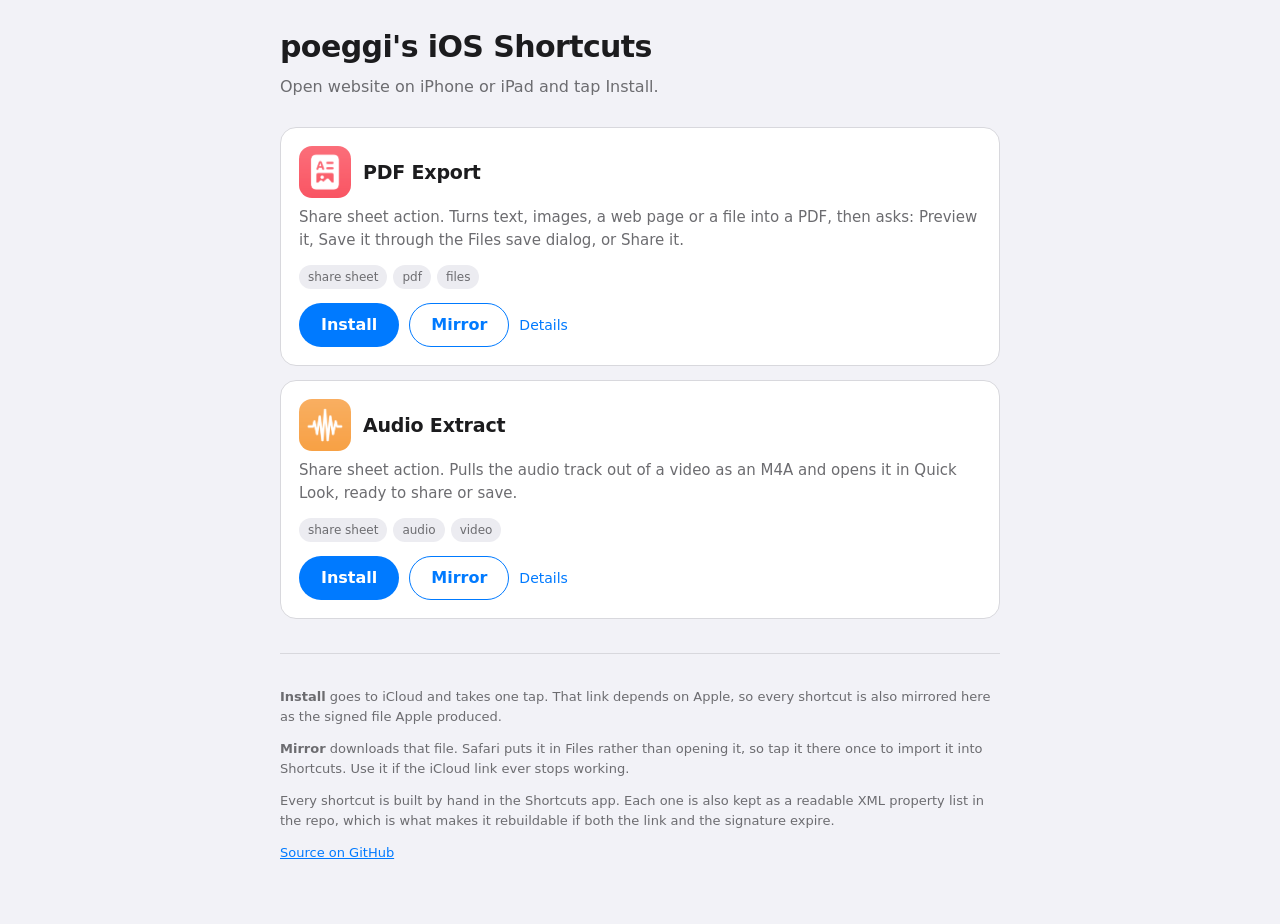
==== index.html @ 716584b2 "Archive each shortcut icon and show it on the website" ====
<!doctype html>
<html lang="en">
<head>
<meta charset="utf-8">
<meta name="viewport" content="width=device-width, initial-scale=1, viewport-fit=cover">
<title>poeggi's iOS Shortcuts</title>
<style>
  :root {
    color-scheme: light dark;
    --bg: #f2f2f7;
    --card: #ffffff;
    --text: #1c1c1e;
    --dim: #6c6c70;
    --line: #d8d8dd;
    --accent: #007aff;
    --accent-text: #ffffff;
    --chip: #ececf1;
  }
  @media (prefers-color-scheme: dark) {
    :root {
      --bg: #000000;
      --card: #1c1c1e;
      --text: #f2f2f7;
      --dim: #98989f;
      --line: #38383a;
      --accent: #0a84ff;
      --accent-text: #ffffff;
      --chip: #2c2c2e;
    }
  }
  * { box-sizing: border-box; }
  body {
    margin: 0;
    padding: max(env(safe-area-inset-top), 24px) 16px 48px;
    background: var(--bg);
    color: var(--text);
    font: 16px/1.5 -apple-system, BlinkMacSystemFont, "Segoe UI", system-ui, sans-serif;
    -webkit-font-smoothing: antialiased;
  }
  main { max-width: 720px; margin: 0 auto; }
  h1 { font-size: 30px; letter-spacing: -0.02em; margin: 0 0 6px; }
  .lede { color: var(--dim); margin: 0 0 28px; }
  .card {
    background: var(--card);
    border: 1px solid var(--line);
    border-radius: 16px;
    padding: 18px;
    margin-bottom: 14px;
  }
  .head { display: flex; align-items: center; gap: 12px; margin: 0 0 8px; }
  .icon {
    width: 52px; height: 52px; flex: 0 0 52px;
    border-radius: 13px; display: block;
  }
  .card h2 { font-size: 19px; margin: 0; letter-spacing: -0.01em; }
  .card p { margin: 0 0 14px; color: var(--dim); font-size: 15px; }
  .tags { display: flex; flex-wrap: wrap; gap: 6px; margin: 0 0 14px; }
  .tag {
    background: var(--chip); color: var(--dim);
    font-size: 12px; padding: 3px 9px; border-radius: 100px;
  }
  .row { display: flex; flex-wrap: wrap; gap: 10px; align-items: center; }
  .btn {
    display: inline-block; text-decoration: none;
    background: var(--accent); color: var(--accent-text);
    font-weight: 600; font-size: 16px;
    padding: 11px 22px; border-radius: 100px;
    min-height: 44px; line-height: 22px;
  }
  .btn.pending {
    background: var(--chip); color: var(--dim); font-weight: 500;
    pointer-events: none;
  }
  .btn.mirror {
    background: transparent; color: var(--accent);
    border: 1px solid var(--accent);
    padding: 10px 21px;
  }
  .link { color: var(--accent); text-decoration: none; font-size: 14px; }
  footer {
    margin-top: 34px; padding-top: 20px;
    border-top: 1px solid var(--line);
    color: var(--dim); font-size: 13px;
  }
  footer a { color: var(--accent); }
</style>
</head>
<body>
<main>
  <h1>poeggi's iOS Shortcuts</h1>
  <p class="lede">Open website on iPhone or iPad and tap Install.</p>
  <div id="list"></div>
  <footer>
    <p><b>Install</b> goes to iCloud and takes one tap. That link depends on
    Apple, so every shortcut is also mirrored here as the signed file Apple
    produced.</p>
    <p><b>Mirror</b> downloads that file. Safari puts it in Files rather than
    opening it, so tap it there once to import it into Shortcuts. Use it if the
    iCloud link ever stops working.</p>
    <p>Every shortcut is built by hand in the Shortcuts app. Each one is also
    kept as a readable XML property list in the repo, which is what makes it
    rebuildable if both the link and the signature expire.</p>
    <p><a href="https://github.com/poeggi/ios-shortcuts">Source on GitHub</a></p>
  </footer>
</main>
<script>
const esc = s => String(s).replace(/[&<>"]/g, c => ({'&':'&amp;','<':'&lt;','>':'&gt;','"':'&quot;'}[c]));
const REPO = 'https://github.com/poeggi/ios-shortcuts/blob/main/';

fetch('shortcuts.json')
  .then(r => r.json())
  .then(data => {
    if (data.title) document.querySelector('h1').textContent = data.title;
    document.getElementById('list').innerHTML = data.shortcuts.map(s => {
      const tags = (s.tags || []).map(t => `<span class="tag">${esc(t)}</span>`).join('');
      const install = s.icloud
        ? `<a class="btn" href="${esc(s.icloud)}">Install</a>`
        : `<span class="btn pending">Not published yet</span>`;
      const file = `shortcuts/${encodeURIComponent(s.slug)}/${encodeURIComponent(s.slug)}.shortcut`;
      const mirror = s.slug && s.mirror !== false
        ? `<a class="btn mirror" href="${file}" download>Mirror</a>` : '';
      const notes = s.notes
        ? `<a class="link" href="${REPO}${esc(s.notes)}">Details</a>` : '';
      const icon = s.slug
        ? `<img class="icon" src="shortcuts/${encodeURIComponent(s.slug)}/${encodeURIComponent(s.slug)}.png"
             alt="" onerror="this.remove()">` : '';
      return `<div class="card">
        <div class="head">${icon}<h2>${esc(s.name)}</h2></div>
        <p>${esc(s.summary)}</p>
        ${tags ? `<div class="tags">${tags}</div>` : ''}
        <div class="row">${install}${mirror}${notes}</div>
      </div>`;
    }).join('');
  })
  .catch(e => {
    document.getElementById('list').innerHTML =
      '<div class="card"><p>Could not load shortcuts.json</p></div>';
  });
</script>
</body>
</html>
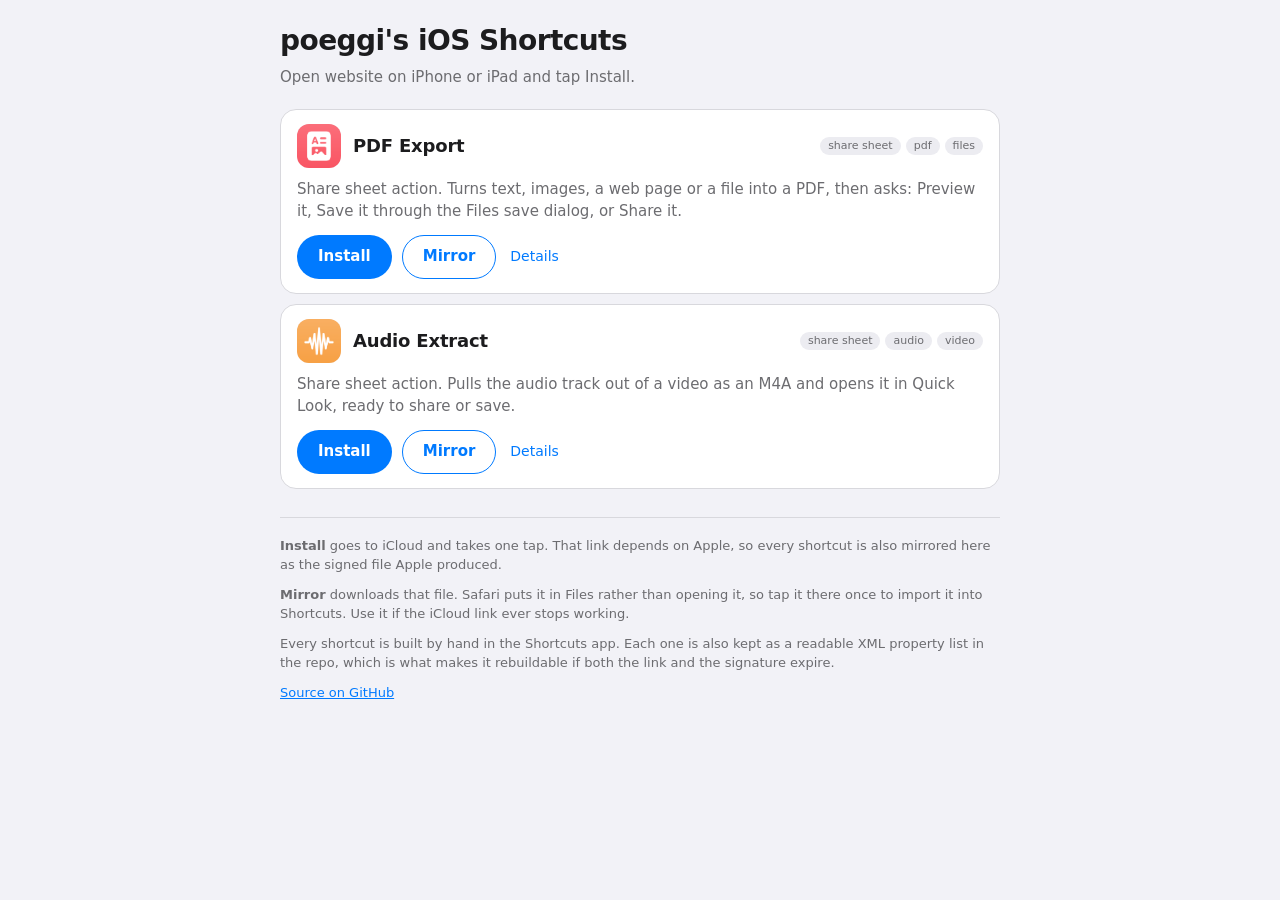
==== commit f21404ae: "Compress the cards, move tags top right, add shared style tokens Also make the icon a required part " ====
--- a/index.html
+++ b/index.html
@@ -15,6 +15,12 @@
     --accent: #007aff;
     --accent-text: #ffffff;
     --chip: #ececf1;
+    --radius-card: 16px;
+    --radius-icon: 12px;
+    --radius-pill: 100px;
+    --pad-card: 14px 16px;
+    --gap: 10px;
+    --tap: 44px;
   }
   @media (prefers-color-scheme: dark) {
     :root {
@@ -31,41 +37,54 @@
   * { box-sizing: border-box; }
   body {
     margin: 0;
-    padding: max(env(safe-area-inset-top), 24px) 16px 48px;
+    padding: max(env(safe-area-inset-top), 20px) 16px 40px;
     background: var(--bg);
     color: var(--text);
     font: 16px/1.5 -apple-system, BlinkMacSystemFont, "Segoe UI", system-ui, sans-serif;
     -webkit-font-smoothing: antialiased;
   }
   main { max-width: 720px; margin: 0 auto; }
-  h1 { font-size: 30px; letter-spacing: -0.02em; margin: 0 0 6px; }
-  .lede { color: var(--dim); margin: 0 0 28px; }
+  h1 { font-size: 28px; letter-spacing: -0.02em; margin: 0 0 4px; }
+  .lede { color: var(--dim); font-size: 15px; margin: 0 0 20px; }
+
   .card {
     background: var(--card);
     border: 1px solid var(--line);
-    border-radius: 16px;
-    padding: 18px;
-    margin-bottom: 14px;
+    border-radius: var(--radius-card);
+    padding: var(--pad-card);
+    margin-bottom: var(--gap);
   }
-  .head { display: flex; align-items: center; gap: 12px; margin: 0 0 8px; }
+  .head {
+    display: flex; align-items: center; flex-wrap: wrap;
+    gap: 8px 12px; margin-bottom: 10px;
+  }
   .icon {
-    width: 52px; height: 52px; flex: 0 0 52px;
-    border-radius: 13px; display: block;
+    width: 44px; height: 44px; flex: 0 0 44px;
+    border-radius: var(--radius-icon); display: block;
+    background: var(--chip);
   }
-  .card h2 { font-size: 19px; margin: 0; letter-spacing: -0.01em; }
-  .card p { margin: 0 0 14px; color: var(--dim); font-size: 15px; }
-  .tags { display: flex; flex-wrap: wrap; gap: 6px; margin: 0 0 14px; }
+  .card h2 {
+    flex: 1 1 auto; min-width: 0;
+    font-size: 18px; margin: 0; letter-spacing: -0.01em;
+  }
+  .tags {
+    display: flex; flex-wrap: wrap; gap: 5px;
+    margin-left: auto; justify-content: flex-end;
+  }
   .tag {
     background: var(--chip); color: var(--dim);
-    font-size: 12px; padding: 3px 9px; border-radius: 100px;
+    font-size: 11px; line-height: 18px; padding: 0 8px;
+    border-radius: var(--radius-pill); white-space: nowrap;
   }
-  .row { display: flex; flex-wrap: wrap; gap: 10px; align-items: center; }
+  .card p { margin: 0 0 12px; color: var(--dim); font-size: 15px; }
+  .row { display: flex; flex-wrap: wrap; gap: var(--gap); align-items: center; }
   .btn {
-    display: inline-block; text-decoration: none;
+    display: inline-flex; align-items: center; justify-content: center;
+    text-decoration: none;
     background: var(--accent); color: var(--accent-text);
-    font-weight: 600; font-size: 16px;
-    padding: 11px 22px; border-radius: 100px;
-    min-height: 44px; line-height: 22px;
+    font-weight: 600; font-size: 15px;
+    padding: 0 20px; border-radius: var(--radius-pill);
+    min-height: var(--tap); border: 1px solid transparent;
   }
   .btn.pending {
     background: var(--chip); color: var(--dim); font-weight: 500;
@@ -73,15 +92,19 @@
   }
   .btn.mirror {
     background: transparent; color: var(--accent);
-    border: 1px solid var(--accent);
-    padding: 10px 21px;
+    border-color: var(--accent);
   }
-  .link { color: var(--accent); text-decoration: none; font-size: 14px; }
+  .link {
+    color: var(--accent); text-decoration: none; font-size: 14px;
+    display: inline-flex; align-items: center; min-height: var(--tap);
+    padding: 0 4px;
+  }
   footer {
-    margin-top: 34px; padding-top: 20px;
+    margin-top: 28px; padding-top: 18px;
     border-top: 1px solid var(--line);
     color: var(--dim); font-size: 13px;
   }
+  footer p { margin: 0 0 10px; }
   footer a { color: var(--accent); }
 </style>
 </head>
@@ -112,22 +135,24 @@
   .then(data => {
     if (data.title) document.querySelector('h1').textContent = data.title;
     document.getElementById('list').innerHTML = data.shortcuts.map(s => {
+      const dir = s.slug ? `shortcuts/${encodeURIComponent(s.slug)}/${encodeURIComponent(s.slug)}` : '';
+      const icon = dir
+        ? `<img class="icon" src="${dir}.png" width="44" height="44" alt="" onerror="this.remove()">`
+        : '';
       const tags = (s.tags || []).map(t => `<span class="tag">${esc(t)}</span>`).join('');
       const install = s.icloud
         ? `<a class="btn" href="${esc(s.icloud)}">Install</a>`
         : `<span class="btn pending">Not published yet</span>`;
-      const file = `shortcuts/${encodeURIComponent(s.slug)}/${encodeURIComponent(s.slug)}.shortcut`;
-      const mirror = s.slug && s.mirror !== false
-        ? `<a class="btn mirror" href="${file}" download>Mirror</a>` : '';
+      const mirror = dir && s.mirror !== false
+        ? `<a class="btn mirror" href="${dir}.shortcut" download>Mirror</a>` : '';
       const notes = s.notes
         ? `<a class="link" href="${REPO}${esc(s.notes)}">Details</a>` : '';
-      const icon = s.slug
-        ? `<img class="icon" src="shortcuts/${encodeURIComponent(s.slug)}/${encodeURIComponent(s.slug)}.png"
-             alt="" onerror="this.remove()">` : '';
       return `<div class="card">
-        <div class="head">${icon}<h2>${esc(s.name)}</h2></div>
+        <div class="head">
+          ${icon}<h2>${esc(s.name)}</h2>
+          ${tags ? `<div class="tags">${tags}</div>` : ''}
+        </div>
         <p>${esc(s.summary)}</p>
-        ${tags ? `<div class="tags">${tags}</div>` : ''}
         <div class="row">${install}${mirror}${notes}</div>
       </div>`;
     }).join('');
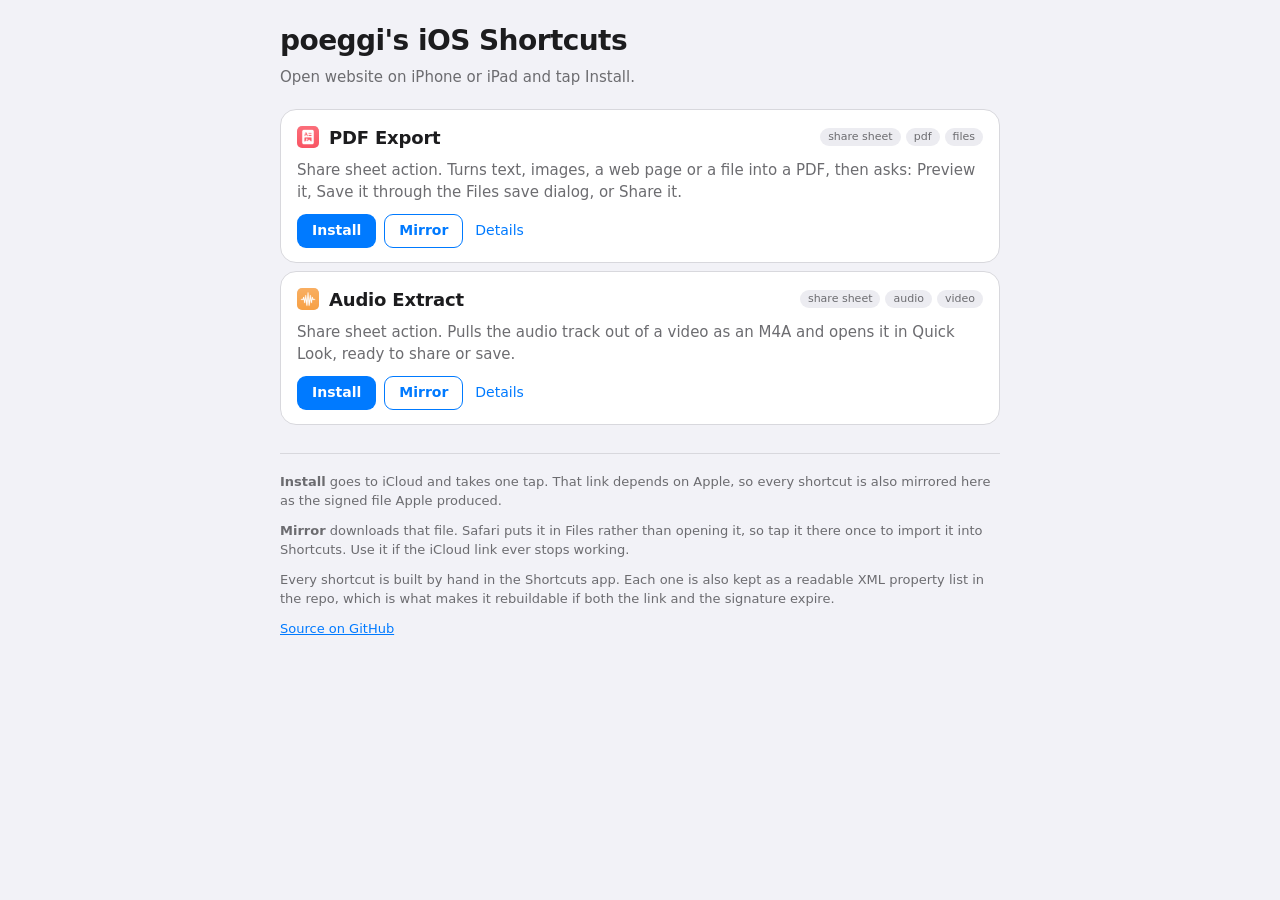
==== commit 98e65110: "Flatten and condense the card controls, halve the icon size" ====
--- a/index.html
+++ b/index.html
@@ -16,11 +16,12 @@
     --accent-text: #ffffff;
     --chip: #ececf1;
     --radius-card: 16px;
-    --radius-icon: 12px;
+    --radius-ctl: 9px;
     --radius-pill: 100px;
     --pad-card: 14px 16px;
-    --gap: 10px;
-    --tap: 44px;
+    --gap: 8px;
+    --icon: 22px;
+    --ctl-h: 34px;
   }
   @media (prefers-color-scheme: dark) {
     :root {
@@ -56,11 +57,11 @@
   }
   .head {
     display: flex; align-items: center; flex-wrap: wrap;
-    gap: 8px 12px; margin-bottom: 10px;
+    gap: 6px 10px; margin-bottom: 8px;
   }
   .icon {
-    width: 44px; height: 44px; flex: 0 0 44px;
-    border-radius: var(--radius-icon); display: block;
+    width: var(--icon); height: var(--icon); flex: 0 0 var(--icon);
+    aspect-ratio: 1; border-radius: 23%; display: block;
     background: var(--chip);
   }
   .card h2 {
@@ -76,15 +77,15 @@
     font-size: 11px; line-height: 18px; padding: 0 8px;
     border-radius: var(--radius-pill); white-space: nowrap;
   }
-  .card p { margin: 0 0 12px; color: var(--dim); font-size: 15px; }
+  .card p { margin: 0 0 10px; color: var(--dim); font-size: 15px; }
   .row { display: flex; flex-wrap: wrap; gap: var(--gap); align-items: center; }
   .btn {
     display: inline-flex; align-items: center; justify-content: center;
     text-decoration: none;
     background: var(--accent); color: var(--accent-text);
-    font-weight: 600; font-size: 15px;
-    padding: 0 20px; border-radius: var(--radius-pill);
-    min-height: var(--tap); border: 1px solid transparent;
+    font-weight: 600; font-size: 14px;
+    padding: 0 14px; border-radius: var(--radius-ctl);
+    height: var(--ctl-h); border: 1px solid transparent;
   }
   .btn.pending {
     background: var(--chip); color: var(--dim); font-weight: 500;
@@ -96,7 +97,7 @@
   }
   .link {
     color: var(--accent); text-decoration: none; font-size: 14px;
-    display: inline-flex; align-items: center; min-height: var(--tap);
+    display: inline-flex; align-items: center; height: var(--ctl-h);
     padding: 0 4px;
   }
   footer {
@@ -137,7 +138,7 @@
     document.getElementById('list').innerHTML = data.shortcuts.map(s => {
       const dir = s.slug ? `shortcuts/${encodeURIComponent(s.slug)}/${encodeURIComponent(s.slug)}` : '';
       const icon = dir
-        ? `<img class="icon" src="${dir}.png" width="44" height="44" alt="" onerror="this.remove()">`
+        ? `<img class="icon" src="${dir}.png" alt="" onerror="this.remove()">`
         : '';
       const tags = (s.tags || []).map(t => `<span class="tag">${esc(t)}</span>`).join('');
       const install = s.icloud
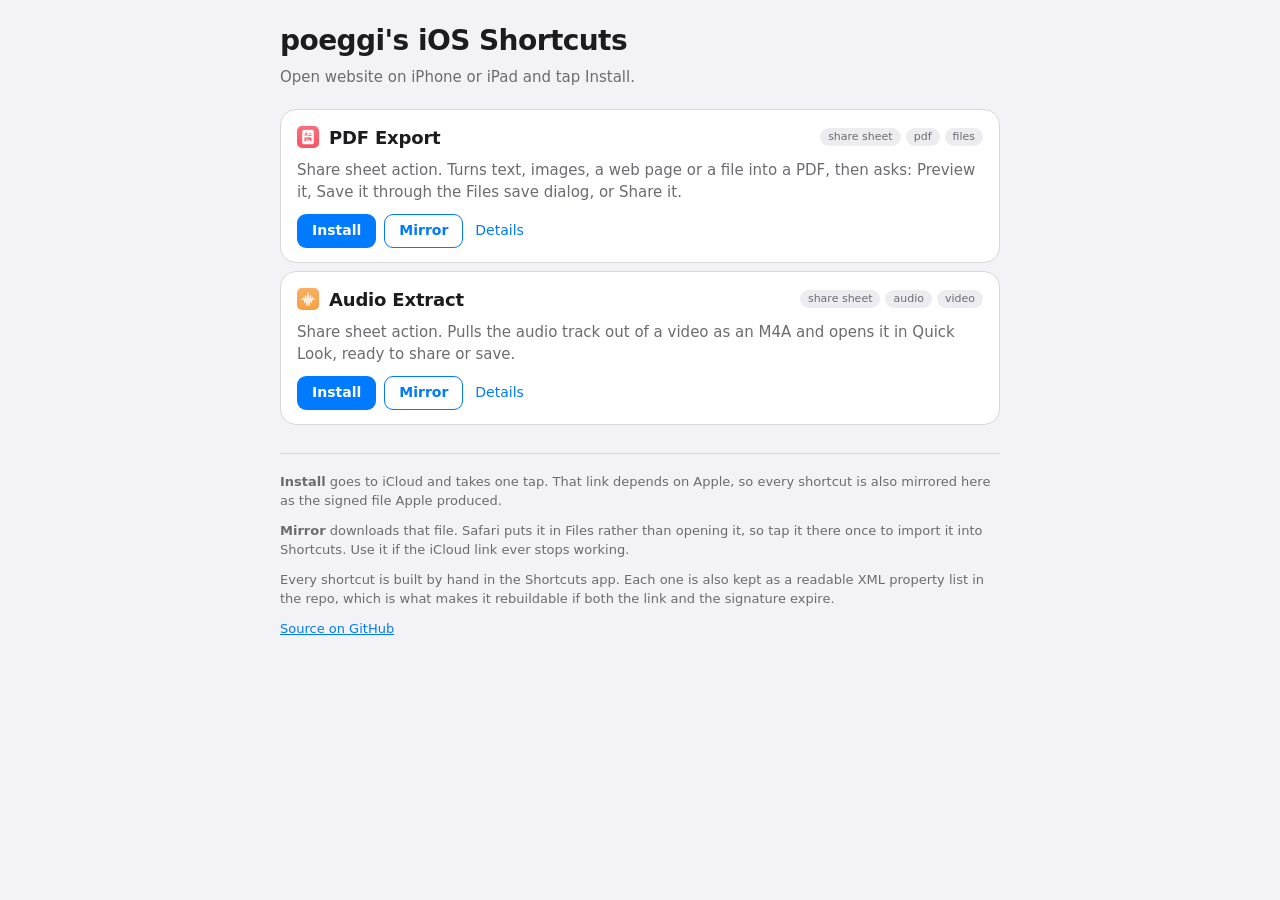
==== commit 735d930c: "Give each shortcut its own page and make pasted links resolve The action list is now rendered like t" ====
--- a/index.html
+++ b/index.html
@@ -4,110 +4,22 @@
 <meta charset="utf-8">
 <meta name="viewport" content="width=device-width, initial-scale=1, viewport-fit=cover">
 <title>poeggi's iOS Shortcuts</title>
-<style>
-  :root {
-    color-scheme: light dark;
-    --bg: #f2f2f7;
-    --card: #ffffff;
-    --text: #1c1c1e;
-    --dim: #6c6c70;
-    --line: #d8d8dd;
-    --accent: #007aff;
-    --accent-text: #ffffff;
-    --chip: #ececf1;
-    --radius-card: 16px;
-    --radius-ctl: 9px;
-    --radius-pill: 100px;
-    --pad-card: 14px 16px;
-    --gap: 8px;
-    --icon: 22px;
-    --ctl-h: 34px;
-  }
-  @media (prefers-color-scheme: dark) {
-    :root {
-      --bg: #000000;
-      --card: #1c1c1e;
-      --text: #f2f2f7;
-      --dim: #98989f;
-      --line: #38383a;
-      --accent: #0a84ff;
-      --accent-text: #ffffff;
-      --chip: #2c2c2e;
-    }
-  }
-  * { box-sizing: border-box; }
-  body {
-    margin: 0;
-    padding: max(env(safe-area-inset-top), 20px) 16px 40px;
-    background: var(--bg);
-    color: var(--text);
-    font: 16px/1.5 -apple-system, BlinkMacSystemFont, "Segoe UI", system-ui, sans-serif;
-    -webkit-font-smoothing: antialiased;
-  }
-  main { max-width: 720px; margin: 0 auto; }
-  h1 { font-size: 28px; letter-spacing: -0.02em; margin: 0 0 4px; }
-  .lede { color: var(--dim); font-size: 15px; margin: 0 0 20px; }
-
-  .card {
-    background: var(--card);
-    border: 1px solid var(--line);
-    border-radius: var(--radius-card);
-    padding: var(--pad-card);
-    margin-bottom: var(--gap);
-  }
-  .head {
-    display: flex; align-items: center; flex-wrap: wrap;
-    gap: 6px 10px; margin-bottom: 8px;
-  }
-  .icon {
-    width: var(--icon); height: var(--icon); flex: 0 0 var(--icon);
-    aspect-ratio: 1; border-radius: 23%; display: block;
-    background: var(--chip);
-  }
-  .card h2 {
-    flex: 1 1 auto; min-width: 0;
-    font-size: 18px; margin: 0; letter-spacing: -0.01em;
-  }
-  .tags {
-    display: flex; flex-wrap: wrap; gap: 5px;
-    margin-left: auto; justify-content: flex-end;
-  }
-  .tag {
-    background: var(--chip); color: var(--dim);
-    font-size: 11px; line-height: 18px; padding: 0 8px;
-    border-radius: var(--radius-pill); white-space: nowrap;
-  }
-  .card p { margin: 0 0 10px; color: var(--dim); font-size: 15px; }
-  .row { display: flex; flex-wrap: wrap; gap: var(--gap); align-items: center; }
-  .btn {
-    display: inline-flex; align-items: center; justify-content: center;
-    text-decoration: none;
-    background: var(--accent); color: var(--accent-text);
-    font-weight: 600; font-size: 14px;
-    padding: 0 14px; border-radius: var(--radius-ctl);
-    height: var(--ctl-h); border: 1px solid transparent;
-  }
-  .btn.pending {
-    background: var(--chip); color: var(--dim); font-weight: 500;
-    pointer-events: none;
-  }
-  .btn.mirror {
-    background: transparent; color: var(--accent);
-    border-color: var(--accent);
-  }
-  .link {
-    color: var(--accent); text-decoration: none; font-size: 14px;
-    display: inline-flex; align-items: center; height: var(--ctl-h);
-    padding: 0 4px;
-  }
-  footer {
-    margin-top: 28px; padding-top: 18px;
-    border-top: 1px solid var(--line);
-    color: var(--dim); font-size: 13px;
-  }
-  footer p { margin: 0 0 10px; }
-  footer a { color: var(--accent); }
-</style>
+<meta name="description" content="A small collection of iOS Shortcuts, each with a one-tap iCloud install link plus a signed mirror and a readable archive in the repo.">
+<meta name="theme-color" content="#007aff">
+<meta property="og:type" content="website">
+<meta property="og:site_name" content="poeggi's iOS Shortcuts">
+<meta property="og:title" content="poeggi's iOS Shortcuts">
+<meta property="og:description" content="A small collection of iOS Shortcuts, each with a one-tap iCloud install link plus a signed mirror and a readable archive in the repo.">
+<meta property="og:url" content="https://poeggi.github.io/ios-shortcuts/">
+<meta property="og:image" content="https://poeggi.github.io/ios-shortcuts/og.png">
+<meta property="og:image:width" content="1200">
+<meta property="og:image:height" content="630">
+<meta property="og:image:alt" content="poeggi's iOS Shortcuts">
+<meta name="twitter:card" content="summary_large_image">
+<meta name="twitter:title" content="poeggi's iOS Shortcuts">
+<meta name="twitter:description" content="A small collection of iOS Shortcuts, each with a one-tap iCloud install link plus a signed mirror and a readable archive in the repo.">
+<meta name="twitter:image" content="https://poeggi.github.io/ios-shortcuts/og.png">
+<link rel="stylesheet" href="style.css">
 </head>
 <body>
 <main>
@@ -127,38 +39,24 @@
     <p><a href="https://github.com/poeggi/ios-shortcuts">Source on GitHub</a></p>
   </footer>
 </main>
+<script src="render.js"></script>
 <script>
-const esc = s => String(s).replace(/[&<>"]/g, c => ({'&':'&amp;','<':'&lt;','>':'&gt;','"':'&quot;'}[c]));
-const REPO = 'https://github.com/poeggi/ios-shortcuts/blob/main/';
-
 fetch('shortcuts.json')
   .then(r => r.json())
   .then(data => {
     if (data.title) document.querySelector('h1').textContent = data.title;
     document.getElementById('list').innerHTML = data.shortcuts.map(s => {
-      const dir = s.slug ? `shortcuts/${encodeURIComponent(s.slug)}/${encodeURIComponent(s.slug)}` : '';
-      const icon = dir
-        ? `<img class="icon" src="${dir}.png" alt="" onerror="this.remove()">`
+      const details = s.slug
+        ? `<a class="link" href="shortcuts/${encodeURIComponent(s.slug)}/">Details</a>`
         : '';
-      const tags = (s.tags || []).map(t => `<span class="tag">${esc(t)}</span>`).join('');
-      const install = s.icloud
-        ? `<a class="btn" href="${esc(s.icloud)}">Install</a>`
-        : `<span class="btn pending">Not published yet</span>`;
-      const mirror = dir && s.mirror !== false
-        ? `<a class="btn mirror" href="${dir}.shortcut" download>Mirror</a>` : '';
-      const notes = s.notes
-        ? `<a class="link" href="${REPO}${esc(s.notes)}">Details</a>` : '';
       return `<div class="card">
-        <div class="head">
-          ${icon}<h2>${esc(s.name)}</h2>
-          ${tags ? `<div class="tags">${tags}</div>` : ''}
-        </div>
+        ${header(s)}
         <p>${esc(s.summary)}</p>
-        <div class="row">${install}${mirror}${notes}</div>
+        ${buttons(s, details)}
       </div>`;
     }).join('');
   })
-  .catch(e => {
+  .catch(() => {
     document.getElementById('list').innerHTML =
       '<div class="card"><p>Could not load shortcuts.json</p></div>';
   });
--- a/style.css
+++ b/style.css
@@ -0,0 +1,155 @@
+/* One stylesheet for every page and every shortcut entry. Sizes, radii and
+   spacing are tokens, so changing one value here restyles all cards and all
+   action lists at once, including shortcuts added later. */
+:root {
+  color-scheme: light dark;
+  --bg: #f2f2f7;
+  --card: #ffffff;
+  --text: #1c1c1e;
+  --dim: #6c6c70;
+  --line: #d8d8dd;
+  --accent: #007aff;
+  --accent-text: #ffffff;
+  --chip: #ececf1;
+  --var-bg: #e4efff;
+  --radius-card: 16px;
+  --radius-ctl: 9px;
+  --radius-pill: 100px;
+  --pad-card: 14px 16px;
+  --gap: 8px;
+  --icon: 22px;
+  --ctl-h: 34px;
+  --indent: 18px;
+}
+@media (prefers-color-scheme: dark) {
+  :root {
+    --bg: #000000;
+    --card: #1c1c1e;
+    --text: #f2f2f7;
+    --dim: #98989f;
+    --line: #38383a;
+    --accent: #0a84ff;
+    --accent-text: #ffffff;
+    --chip: #2c2c2e;
+    --var-bg: #0e2f52;
+  }
+}
+* { box-sizing: border-box; }
+body {
+  margin: 0;
+  padding: max(env(safe-area-inset-top), 20px) 16px 40px;
+  background: var(--bg);
+  color: var(--text);
+  font: 16px/1.5 -apple-system, BlinkMacSystemFont, "Segoe UI", system-ui, sans-serif;
+  -webkit-font-smoothing: antialiased;
+}
+main { max-width: 720px; margin: 0 auto; }
+h1 { font-size: 28px; letter-spacing: -0.02em; margin: 0 0 4px; }
+h2 { font-size: 18px; margin: 0; letter-spacing: -0.01em; }
+.lede { color: var(--dim); font-size: 15px; margin: 0 0 20px; }
+.back {
+  display: inline-block; color: var(--accent); text-decoration: none;
+  font-size: 14px; margin-bottom: 14px;
+}
+
+/* Cards. The same header block is used on the index and on a detail page. */
+.card {
+  background: var(--card);
+  border: 1px solid var(--line);
+  border-radius: var(--radius-card);
+  padding: var(--pad-card);
+  margin-bottom: var(--gap);
+}
+.head {
+  display: flex; align-items: center; flex-wrap: wrap;
+  gap: 6px 10px; margin-bottom: 8px;
+}
+.icon {
+  width: var(--icon); height: var(--icon); flex: 0 0 var(--icon);
+  aspect-ratio: 1; border-radius: 23%; display: block;
+  background: var(--chip);
+}
+.tags {
+  display: flex; flex-wrap: wrap; gap: 5px;
+  margin-left: auto; justify-content: flex-end;
+}
+.tag {
+  background: var(--chip); color: var(--dim);
+  font-size: 11px; line-height: 18px; padding: 0 8px;
+  border-radius: var(--radius-pill); white-space: nowrap;
+}
+.card p { margin: 0 0 10px; color: var(--dim); font-size: 15px; }
+.row { display: flex; flex-wrap: wrap; gap: var(--gap); align-items: center; }
+.btn {
+  display: inline-flex; align-items: center; justify-content: center;
+  text-decoration: none;
+  background: var(--accent); color: var(--accent-text);
+  font-weight: 600; font-size: 14px;
+  padding: 0 14px; border-radius: var(--radius-ctl);
+  height: var(--ctl-h); border: 1px solid transparent;
+}
+.btn.pending {
+  background: var(--chip); color: var(--dim); font-weight: 500;
+  pointer-events: none;
+}
+.btn.mirror {
+  background: transparent; color: var(--accent);
+  border-color: var(--accent);
+}
+.link {
+  color: var(--accent); text-decoration: none; font-size: 14px;
+  display: inline-flex; align-items: center; height: var(--ctl-h);
+  padding: 0 4px;
+}
+
+/* The action list, laid out like the Shortcuts editor: one card per action,
+   the action name in bold, its input and variables as tokens, its parameters
+   underneath, and control flow indented. */
+.section { margin: 26px 0 10px; font-size: 13px; letter-spacing: 0.06em;
+  text-transform: uppercase; color: var(--dim); }
+.steps { display: flex; flex-direction: column; gap: 5px; }
+.step {
+  margin-left: calc(var(--d, 0) * var(--indent));
+  background: var(--card);
+  border: 1px solid var(--line);
+  border-radius: var(--radius-ctl);
+  padding: 8px 10px;
+  font-size: 15px;
+}
+.step .num {
+  color: var(--dim); font-size: 12px; font-variant-numeric: tabular-nums;
+  margin-right: 7px;
+}
+.step .act { font-weight: 600; }
+.step .of { color: var(--dim); font-weight: 400; }
+.var {
+  background: var(--var-bg); color: var(--accent);
+  border-radius: 5px; padding: 0 5px;
+  font-size: 0.88em; font-weight: 600; white-space: nowrap;
+}
+.args { margin: 6px 0 0; display: grid; grid-template-columns: auto 1fr; gap: 2px 10px; }
+.args dt { color: var(--dim); font-size: 13px; }
+.args dd {
+  margin: 0; font-size: 13px;
+  font-family: ui-monospace, SFMono-Regular, Menlo, Consolas, monospace;
+  overflow-wrap: anywhere;
+}
+.flow {
+  margin-left: calc(var(--d, 0) * var(--indent));
+  font-size: 13px; color: var(--dim); padding: 2px 0 2px 10px;
+  border-left: 2px solid var(--line);
+}
+.flow b { color: var(--text); font-weight: 600; }
+
+/* Key/value facts, same grid as an action's parameters. */
+.facts { margin: 0; display: grid; grid-template-columns: auto 1fr; gap: 4px 14px; font-size: 14px; }
+.facts dt { color: var(--dim); }
+.facts dd { margin: 0; overflow-wrap: anywhere; }
+
+footer {
+  margin-top: 28px; padding-top: 18px;
+  border-top: 1px solid var(--line);
+  color: var(--dim); font-size: 13px;
+}
+footer p { margin: 0 0 10px; }
+footer a { color: var(--accent); }
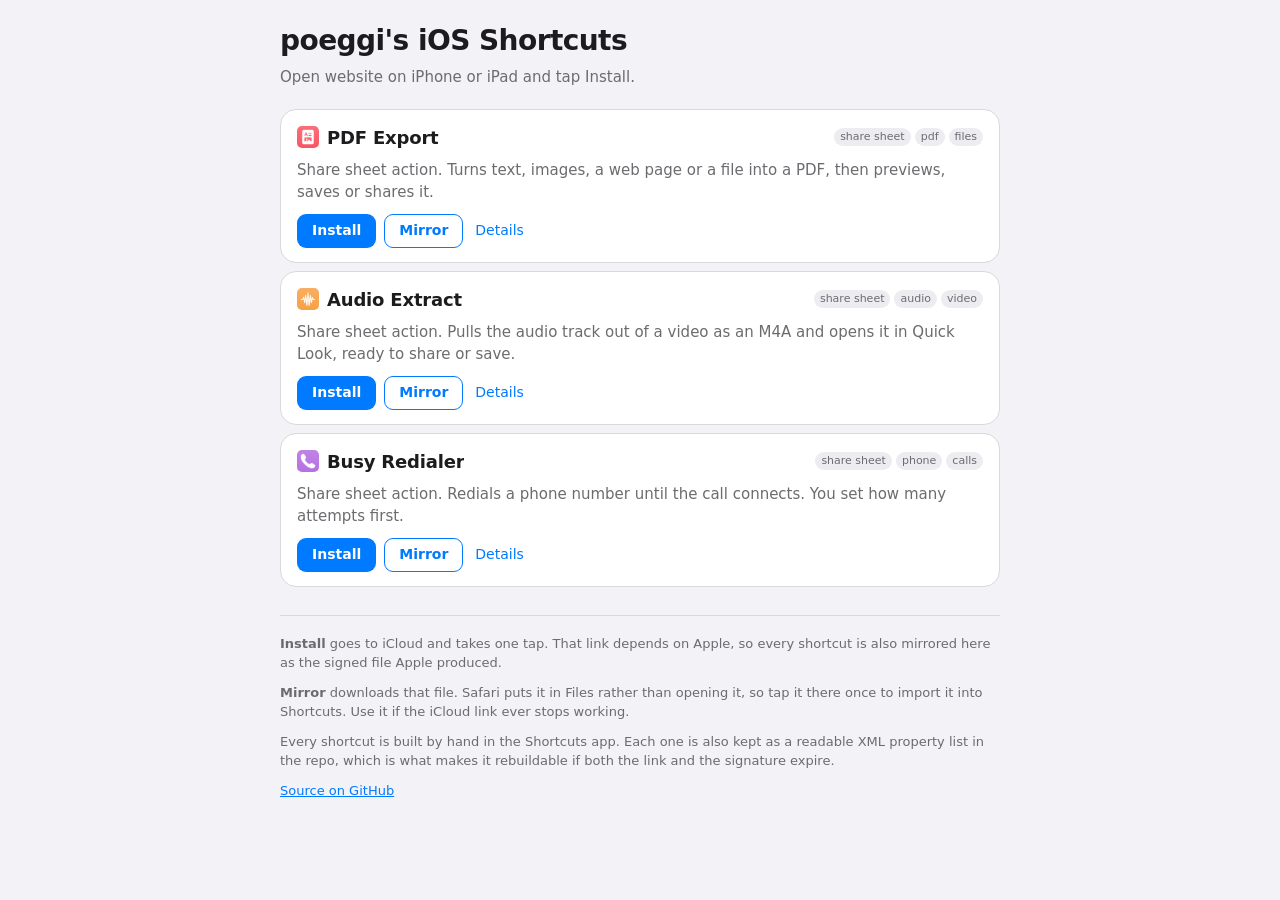
==== commit 6d912f32: "License the repository under GPL-3.0-or-later" ====
--- a/index.html
+++ b/index.html
@@ -1,4 +1,6 @@
 <!doctype html>
+<!-- Copyright (C) 2026 Kai Poggensee
+     SPDX-License-Identifier: GPL-3.0-or-later -->
 <html lang="en">
 <head>
 <meta charset="utf-8">
--- a/style.css
+++ b/style.css
@@ -1,3 +1,6 @@
+/* Copyright (C) 2026 Kai Poggensee
+   SPDX-License-Identifier: GPL-3.0-or-later */
+
 /* One stylesheet for every page and every shortcut entry. Sizes, radii and
    spacing are tokens, so changing one value here restyles all cards and all
    action lists at once, including shortcuts added later. */
@@ -45,7 +48,11 @@
 }
 main { max-width: 720px; margin: 0 auto; }
 h1 { font-size: 28px; letter-spacing: -0.02em; margin: 0 0 4px; }
-h2 { font-size: 18px; margin: 0; letter-spacing: -0.01em; }
+h2 {
+  font-size: 18px; margin: 0; letter-spacing: -0.01em;
+  min-width: 0; white-space: nowrap; overflow: hidden;
+  text-overflow: ellipsis;
+}
 .lede { color: var(--dim); font-size: 15px; margin: 0 0 20px; }
 .back {
   display: inline-block; color: var(--accent); text-decoration: none;
@@ -60,9 +67,11 @@
   padding: var(--pad-card);
   margin-bottom: var(--gap);
 }
+/* Title and tags share one row. The tags keep their width and a long name
+   truncates instead, so no card grows a second header line. */
 .head {
-  display: flex; align-items: center; flex-wrap: wrap;
-  gap: 6px 10px; margin-bottom: 8px;
+  display: flex; align-items: center; flex-wrap: nowrap;
+  gap: 8px; margin-bottom: 8px;
 }
 .icon {
   width: var(--icon); height: var(--icon); flex: 0 0 var(--icon);
@@ -70,15 +79,21 @@
   background: var(--chip);
 }
 .tags {
-  display: flex; flex-wrap: wrap; gap: 5px;
+  display: flex; flex-wrap: nowrap; gap: 4px; flex: 0 0 auto;
   margin-left: auto; justify-content: flex-end;
 }
 .tag {
   background: var(--chip); color: var(--dim);
-  font-size: 11px; line-height: 18px; padding: 0 8px;
+  font-size: 11px; line-height: 18px; padding: 0 6px;
   border-radius: var(--radius-pill); white-space: nowrap;
 }
-.card p { margin: 0 0 10px; color: var(--dim); font-size: 15px; }
+/* A summary stops at three lines, so cards stay even down the list. The
+   summaries are written to fit; this is the guard, not the trim. */
+.card p {
+  margin: 0 0 10px; color: var(--dim); font-size: 15px;
+  display: -webkit-box; -webkit-box-orient: vertical;
+  -webkit-line-clamp: 3; line-clamp: 3; overflow: hidden;
+}
 .row { display: flex; flex-wrap: wrap; gap: var(--gap); align-items: center; }
 .btn {
   display: inline-flex; align-items: center; justify-content: center;
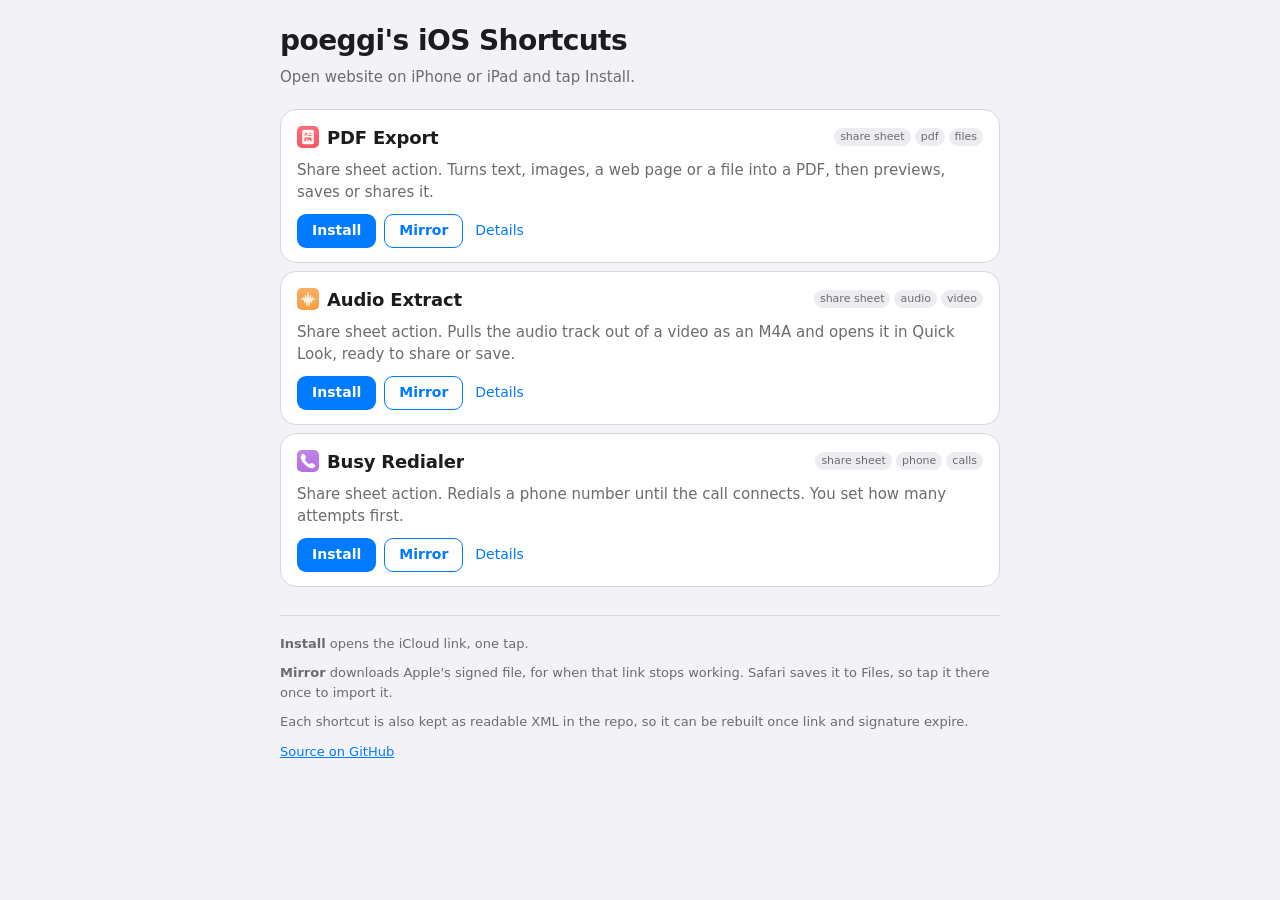
==== commit 6a85aba2: "Shorten footer text" ====
--- a/index.html
+++ b/index.html
@@ -29,15 +29,11 @@
   <p class="lede">Open website on iPhone or iPad and tap Install.</p>
   <div id="list"></div>
   <footer>
-    <p><b>Install</b> goes to iCloud and takes one tap. That link depends on
-    Apple, so every shortcut is also mirrored here as the signed file Apple
-    produced.</p>
-    <p><b>Mirror</b> downloads that file. Safari puts it in Files rather than
-    opening it, so tap it there once to import it into Shortcuts. Use it if the
-    iCloud link ever stops working.</p>
-    <p>Every shortcut is built by hand in the Shortcuts app. Each one is also
-    kept as a readable XML property list in the repo, which is what makes it
-    rebuildable if both the link and the signature expire.</p>
+    <p><b>Install</b> opens the iCloud link, one tap.</p>
+    <p><b>Mirror</b> downloads Apple's signed file, for when that link stops
+    working. Safari saves it to Files, so tap it there once to import it.</p>
+    <p>Each shortcut is also kept as readable XML in the repo, so it can be
+    rebuilt once link and signature expire.</p>
     <p><a href="https://github.com/poeggi/ios-shortcuts">Source on GitHub</a></p>
   </footer>
 </main>
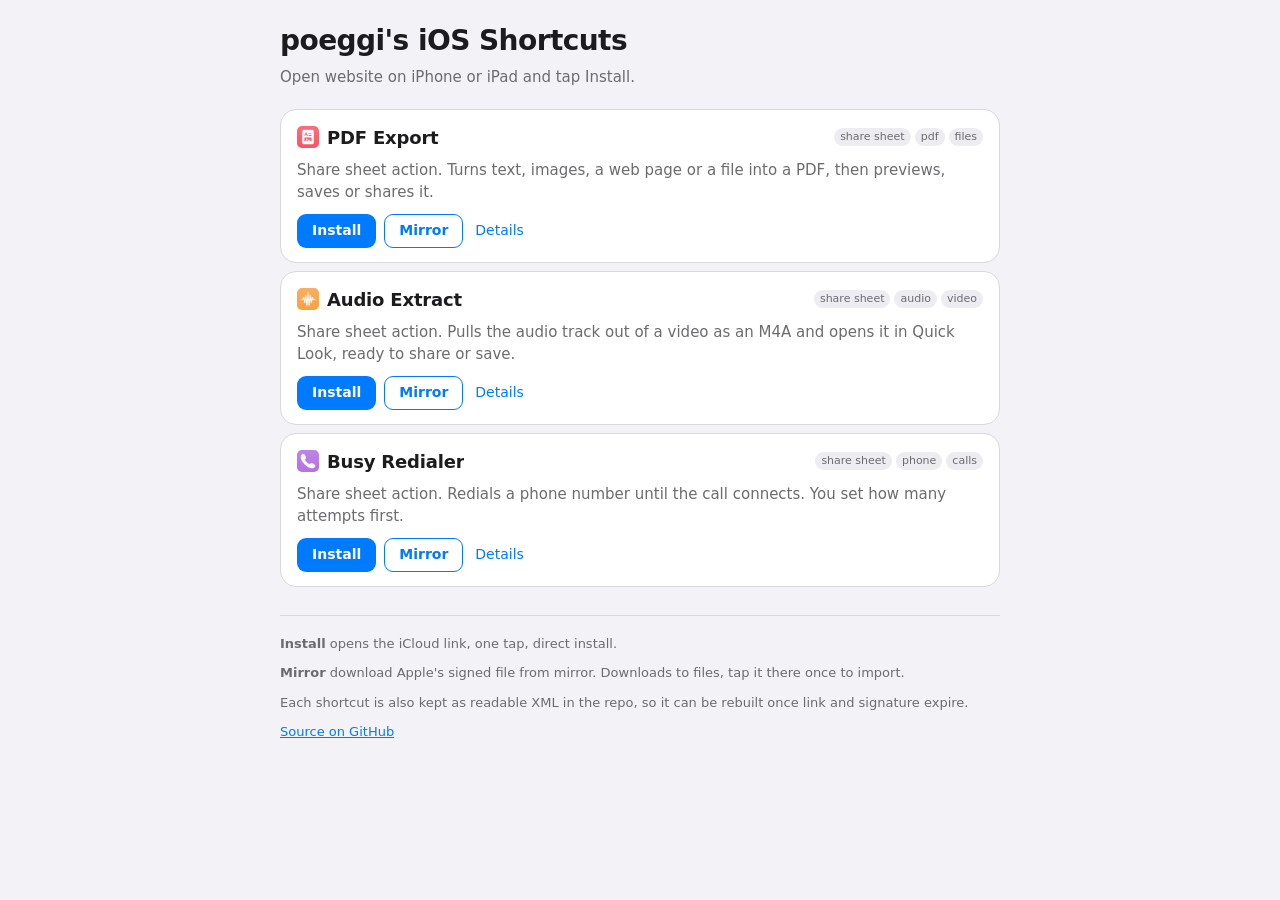
==== commit 3cd62ba1: "Update installation instructions in index.html" ====
--- a/index.html
+++ b/index.html
@@ -29,9 +29,8 @@
   <p class="lede">Open website on iPhone or iPad and tap Install.</p>
   <div id="list"></div>
   <footer>
-    <p><b>Install</b> opens the iCloud link, one tap.</p>
-    <p><b>Mirror</b> downloads Apple's signed file, for when that link stops
-    working. Safari saves it to Files, so tap it there once to import it.</p>
+    <p><b>Install</b> opens the iCloud link, one tap, direct install.</p>
+    <p><b>Mirror</b> download Apple's signed file from mirror. Downloads to files, tap it there once to import.</p>
     <p>Each shortcut is also kept as readable XML in the repo, so it can be
     rebuilt once link and signature expire.</p>
     <p><a href="https://github.com/poeggi/ios-shortcuts">Source on GitHub</a></p>
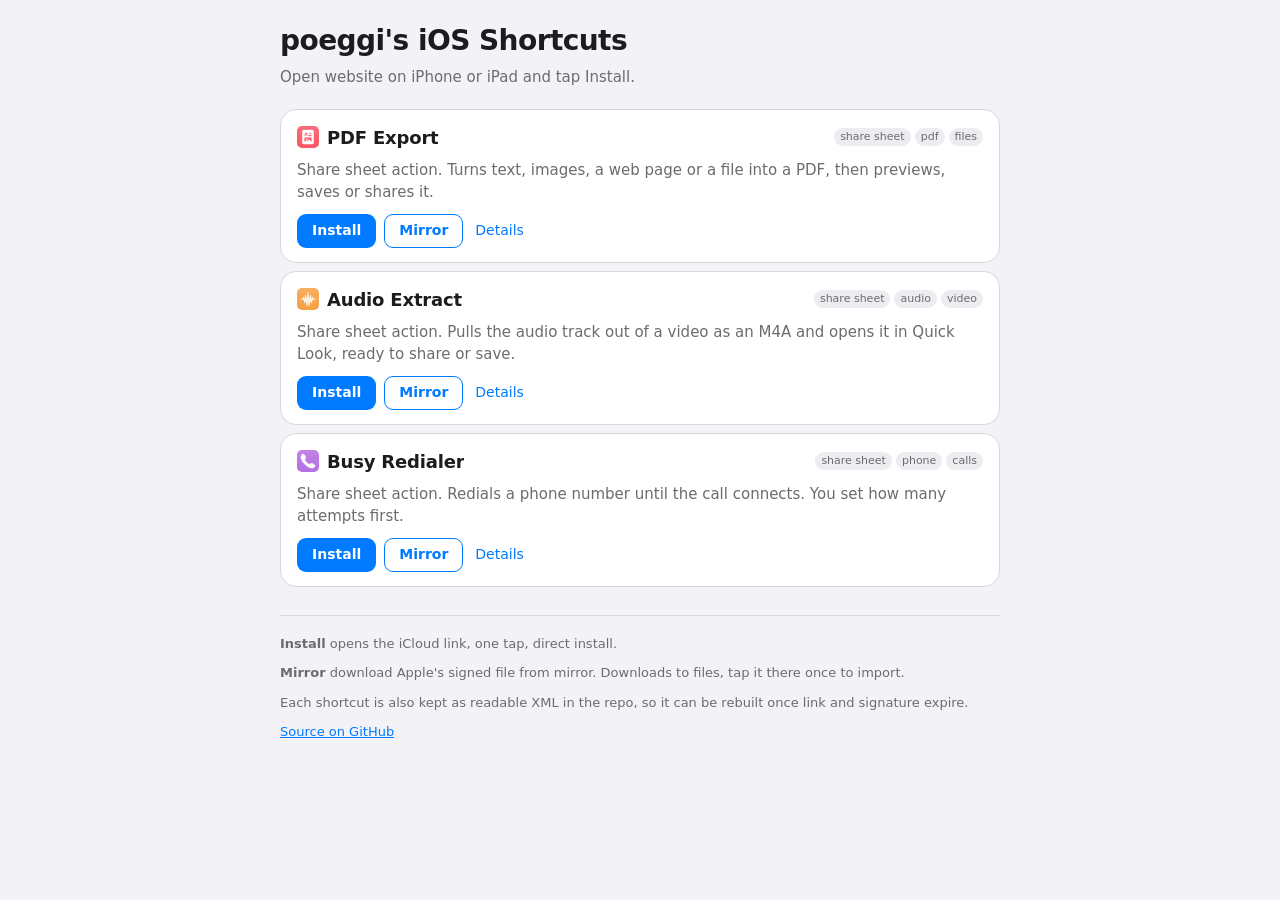
==== commit 682333d9: "Add share-glyph favicon" ====
--- a/index.html
+++ b/index.html
@@ -21,6 +21,9 @@
 <meta name="twitter:title" content="poeggi's iOS Shortcuts">
 <meta name="twitter:description" content="A small collection of iOS Shortcuts, each with a one-tap iCloud install link plus a signed mirror and a readable archive in the repo.">
 <meta name="twitter:image" content="https://poeggi.github.io/ios-shortcuts/og.png">
+<link rel="icon" href="favicon.svg" type="image/svg+xml">
+<link rel="icon" href="favicon.png" sizes="180x180">
+<link rel="apple-touch-icon" href="favicon.png">
 <link rel="stylesheet" href="style.css">
 </head>
 <body>
